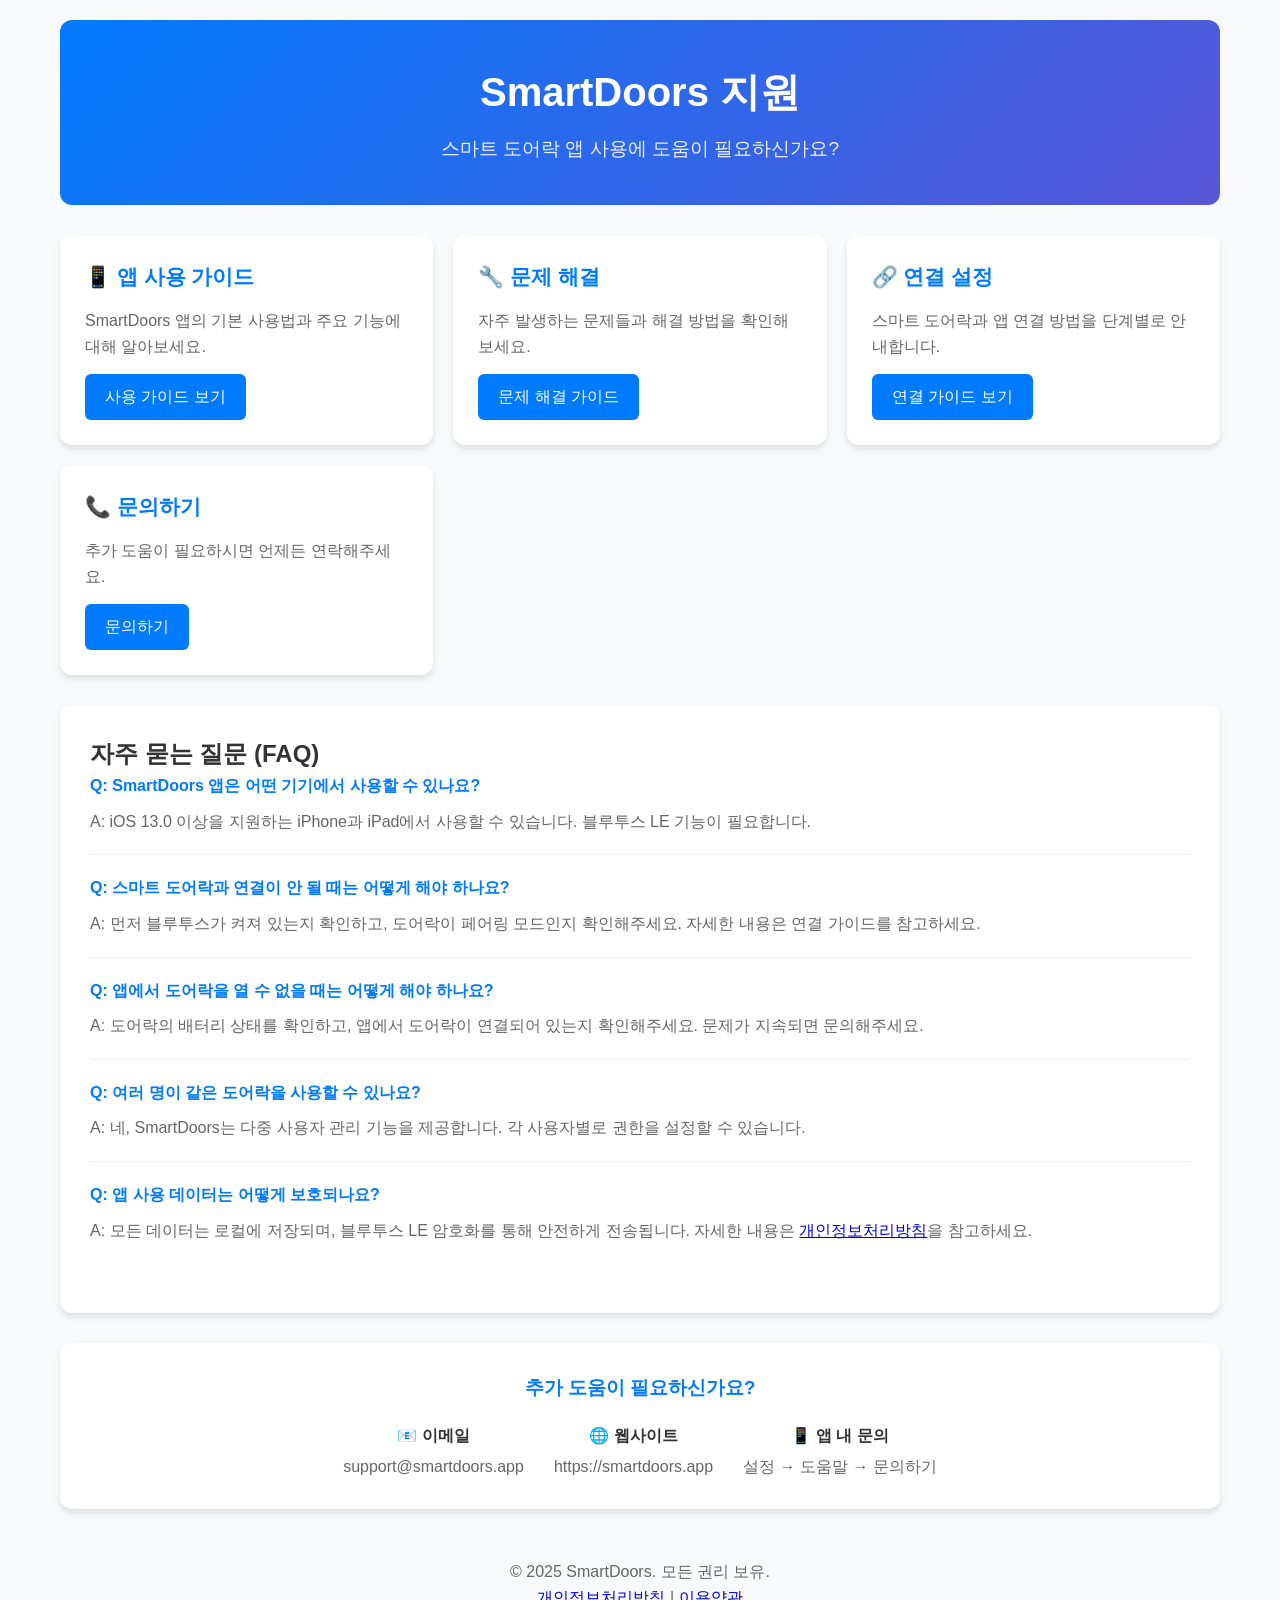
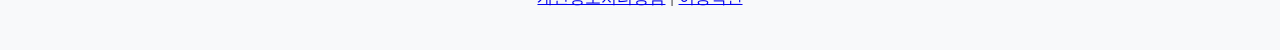
==== support/index.html @ 3e7d14de "add support page" ====
<!DOCTYPE html>
<html lang="ko">
<head>
    <meta charset="UTF-8">
    <meta name="viewport" content="width=device-width, initial-scale=1.0">
    <title>SmartDoors 지원 - 스마트 도어락 앱</title>
    <style>
        * {
            margin: 0;
            padding: 0;
            box-sizing: border-box;
        }
        
        body {
            font-family: -apple-system, BlinkMacSystemFont, 'Segoe UI', Roboto, sans-serif;
            line-height: 1.6;
            color: #333;
            background-color: #f8f9fa;
        }
        
        .container {
            max-width: 1200px;
            margin: 0 auto;
            padding: 20px;
        }
        
        .header {
            background: linear-gradient(135deg, #007AFF, #5856D6);
            color: white;
            padding: 40px 0;
            text-align: center;
            border-radius: 12px;
            margin-bottom: 30px;
        }
        
        .header h1 {
            font-size: 2.5rem;
            margin-bottom: 10px;
        }
        
        .header p {
            font-size: 1.2rem;
            opacity: 0.9;
        }
        
        .support-grid {
            display: grid;
            grid-template-columns: repeat(auto-fit, minmax(300px, 1fr));
            gap: 20px;
            margin-bottom: 30px;
        }
        
        .support-card {
            background: white;
            padding: 25px;
            border-radius: 12px;
            box-shadow: 0 4px 6px rgba(0, 0, 0, 0.1);
            transition: transform 0.2s;
        }
        
        .support-card:hover {
            transform: translateY(-2px);
        }
        
        .support-card h3 {
            color: #007AFF;
            margin-bottom: 15px;
            font-size: 1.3rem;
        }
        
        .support-card p {
            color: #666;
            margin-bottom: 15px;
        }
        
        .btn {
            display: inline-block;
            padding: 10px 20px;
            background: #007AFF;
            color: white;
            text-decoration: none;
            border-radius: 6px;
            transition: background 0.2s;
        }
        
        .btn:hover {
            background: #0056CC;
        }
        
        .faq-section {
            background: white;
            padding: 30px;
            border-radius: 12px;
            box-shadow: 0 4px 6px rgba(0, 0, 0, 0.1);
            margin-bottom: 30px;
        }
        
        .faq-item {
            margin-bottom: 20px;
            border-bottom: 1px solid #eee;
            padding-bottom: 20px;
        }
        
        .faq-item:last-child {
            border-bottom: none;
        }
        
        .faq-item h4 {
            color: #007AFF;
            margin-bottom: 10px;
            cursor: pointer;
        }
        
        .faq-item p {
            color: #666;
            line-height: 1.6;
        }
        
        .contact-section {
            background: white;
            padding: 30px;
            border-radius: 12px;
            box-shadow: 0 4px 6px rgba(0, 0, 0, 0.1);
            text-align: center;
        }
        
        .contact-section h3 {
            color: #007AFF;
            margin-bottom: 20px;
        }
        
        .contact-info {
            display: flex;
            justify-content: center;
            gap: 30px;
            flex-wrap: wrap;
        }
        
        .contact-item {
            text-align: center;
        }
        
        .contact-item h4 {
            color: #333;
            margin-bottom: 5px;
        }
        
        .contact-item p {
            color: #666;
        }
        
        .footer {
            text-align: center;
            padding: 20px;
            color: #666;
            margin-top: 30px;
        }
        
        @media (max-width: 768px) {
            .header h1 {
                font-size: 2rem;
            }
            
            .support-grid {
                grid-template-columns: 1fr;
            }
            
            .contact-info {
                flex-direction: column;
                gap: 15px;
            }
        }
    </style>
</head>
<body>
    <div class="container">
        <div class="header">
            <h1>SmartDoors 지원</h1>
            <p>스마트 도어락 앱 사용에 도움이 필요하신가요?</p>
        </div>
        
        <div class="support-grid">
            <div class="support-card">
                <h3>📱 앱 사용 가이드</h3>
                <p>SmartDoors 앱의 기본 사용법과 주요 기능에 대해 알아보세요.</p>
                <a href="user-guide.html" class="btn">사용 가이드 보기</a>
            </div>
            
            <div class="support-card">
                <h3>🔧 문제 해결</h3>
                <p>자주 발생하는 문제들과 해결 방법을 확인해보세요.</p>
                <a href="troubleshooting.html" class="btn">문제 해결 가이드</a>
            </div>
            
            <div class="support-card">
                <h3>🔗 연결 설정</h3>
                <p>스마트 도어락과 앱 연결 방법을 단계별로 안내합니다.</p>
                <a href="connection-guide.html" class="btn">연결 가이드 보기</a>
            </div>
            
            <div class="support-card">
                <h3>📞 문의하기</h3>
                <p>추가 도움이 필요하시면 언제든 연락해주세요.</p>
                <a href="contact.html" class="btn">문의하기</a>
            </div>
        </div>
        
        <div class="faq-section">
            <h2>자주 묻는 질문 (FAQ)</h2>
            
            <div class="faq-item">
                <h4>Q: SmartDoors 앱은 어떤 기기에서 사용할 수 있나요?</h4>
                <p>A: iOS 13.0 이상을 지원하는 iPhone과 iPad에서 사용할 수 있습니다. 블루투스 LE 기능이 필요합니다.</p>
            </div>
            
            <div class="faq-item">
                <h4>Q: 스마트 도어락과 연결이 안 될 때는 어떻게 해야 하나요?</h4>
                <p>A: 먼저 블루투스가 켜져 있는지 확인하고, 도어락이 페어링 모드인지 확인해주세요. 자세한 내용은 연결 가이드를 참고하세요.</p>
            </div>
            
            <div class="faq-item">
                <h4>Q: 앱에서 도어락을 열 수 없을 때는 어떻게 해야 하나요?</h4>
                <p>A: 도어락의 배터리 상태를 확인하고, 앱에서 도어락이 연결되어 있는지 확인해주세요. 문제가 지속되면 문의해주세요.</p>
            </div>
            
            <div class="faq-item">
                <h4>Q: 여러 명이 같은 도어락을 사용할 수 있나요?</h4>
                <p>A: 네, SmartDoors는 다중 사용자 관리 기능을 제공합니다. 각 사용자별로 권한을 설정할 수 있습니다.</p>
            </div>
            
            <div class="faq-item">
                <h4>Q: 앱 사용 데이터는 어떻게 보호되나요?</h4>
                <p>A: 모든 데이터는 로컬에 저장되며, 블루투스 LE 암호화를 통해 안전하게 전송됩니다. 자세한 내용은 <a href="../smartdoors-privacy/privacy_policy.html">개인정보처리방침</a>을 참고하세요.</p>
            </div>
        </div>
        
        <div class="contact-section">
            <h3>추가 도움이 필요하신가요?</h3>
            <div class="contact-info">
                <div class="contact-item">
                    <h4>📧 이메일</h4>
                    <p>support@smartdoors.app</p>
                </div>
                <div class="contact-item">
                    <h4>🌐 웹사이트</h4>
                    <p>https://smartdoors.app</p>
                </div>
                <div class="contact-item">
                    <h4>📱 앱 내 문의</h4>
                    <p>설정 → 도움말 → 문의하기</p>
                </div>
            </div>
        </div>
        
        <div class="footer">
            <p>&copy; 2025 SmartDoors. 모든 권리 보유.</p>
            <p><a href="../smartdoors-privacy/privacy_policy.html">개인정보처리방침</a> | <a href="terms.html">이용약관</a></p>
        </div>
    </div>
</body>
</html>
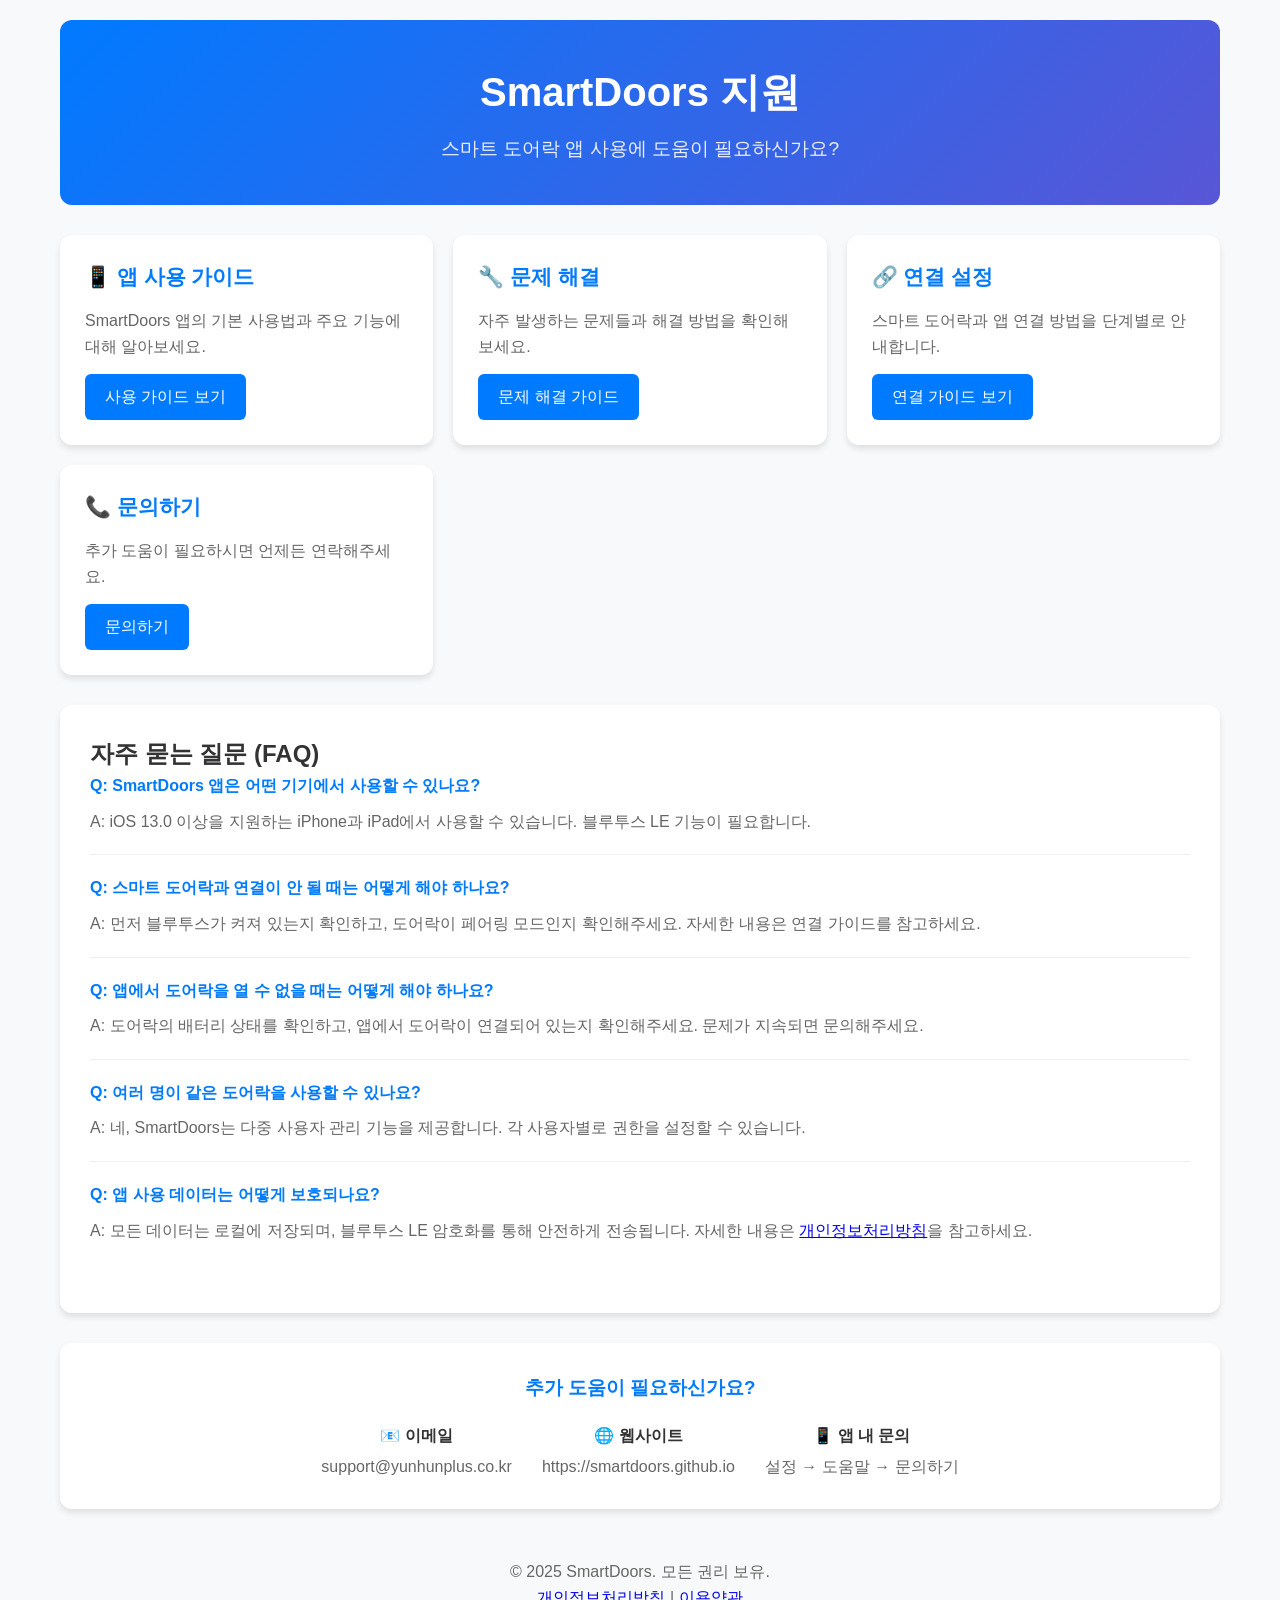
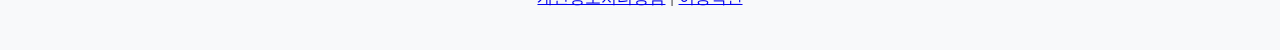
==== commit b7c814a6: "Update contact information and website links in support pages" ====
--- a/support/index.html
+++ b/support/index.html
@@ -239,11 +239,11 @@
             <div class="contact-info">
                 <div class="contact-item">
                     <h4>📧 이메일</h4>
-                    <p>support@smartdoors.app</p>
+                    <p>support@yunhunplus.co.kr</p>
                 </div>
                 <div class="contact-item">
                     <h4>🌐 웹사이트</h4>
-                    <p>https://smartdoors.app</p>
+                    <p>https://smartdoors.github.io</p>
                 </div>
                 <div class="contact-item">
                     <h4>📱 앱 내 문의</h4>
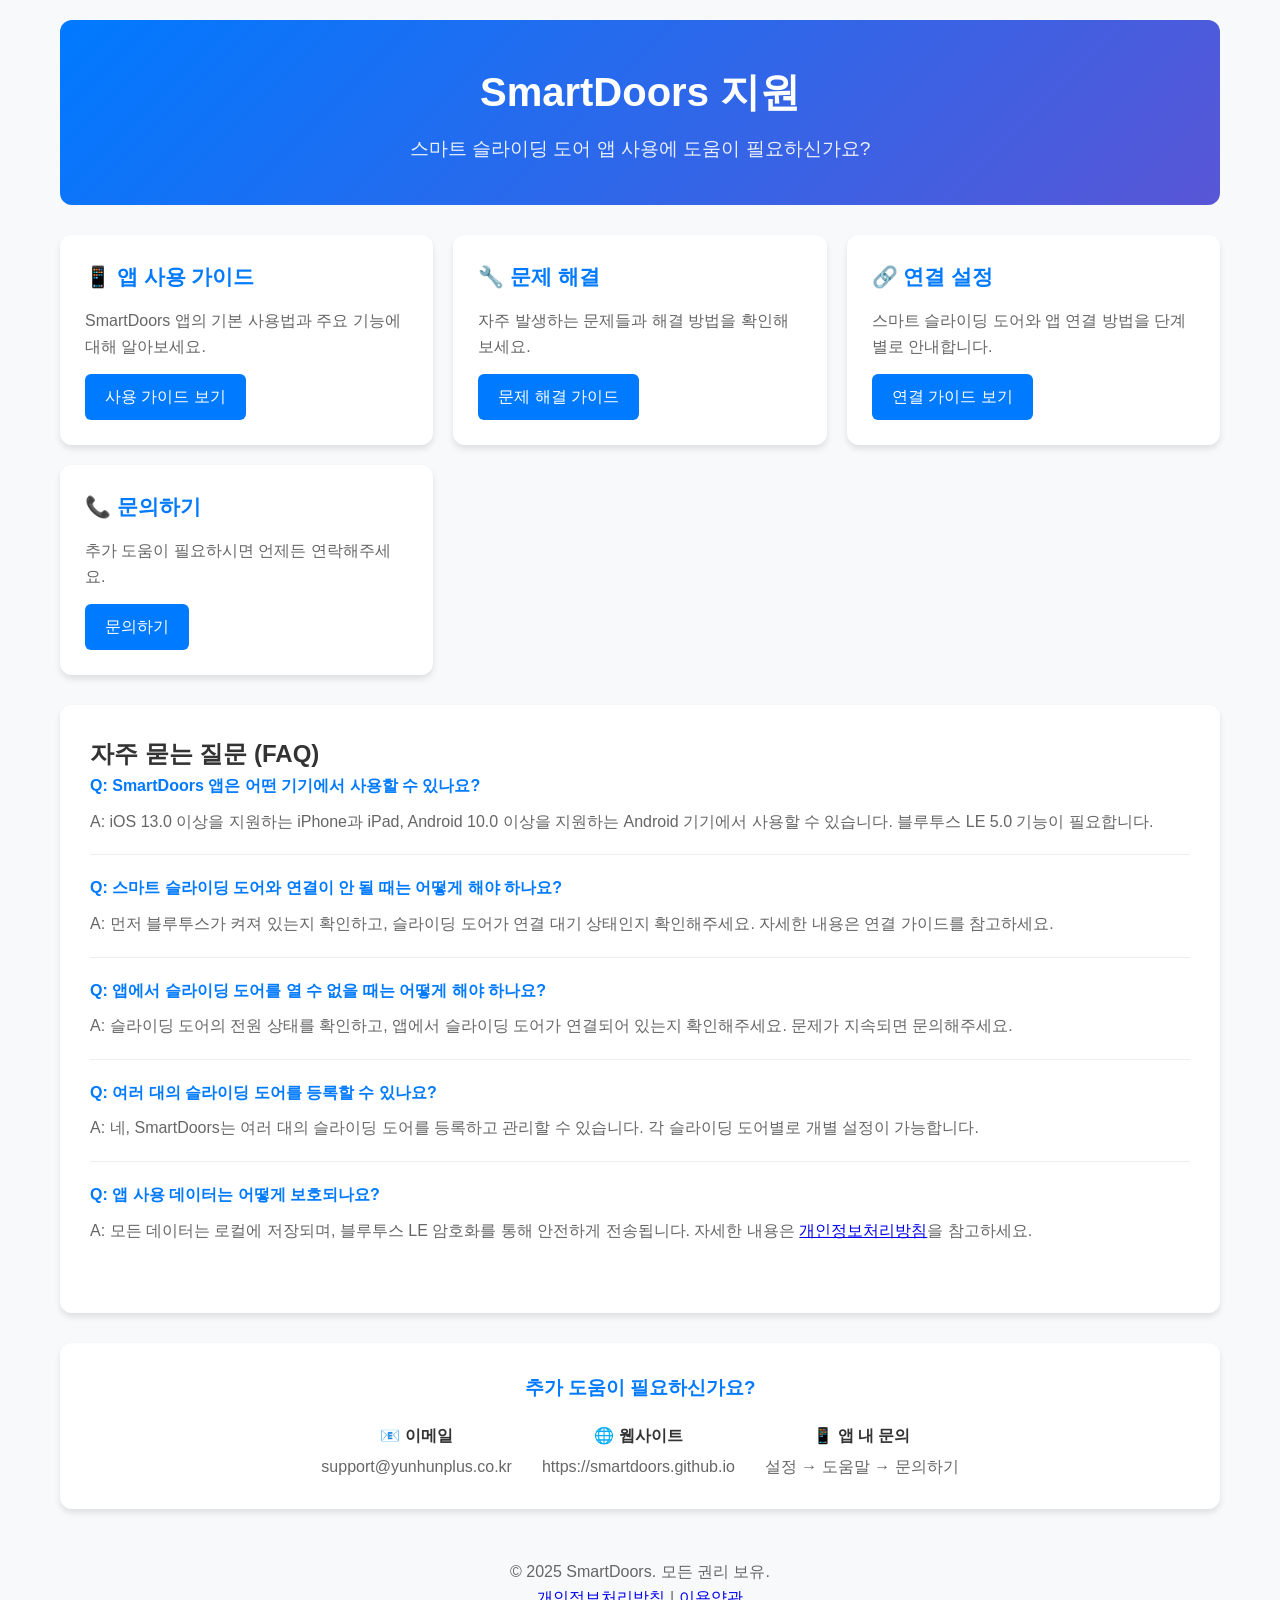
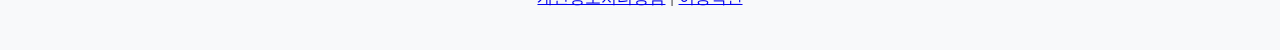
==== commit b3c3bb55: "슬라이딩 도어에 맞게 모든 웹페이지 내용 수정" ====
--- a/support/index.html
+++ b/support/index.html
@@ -3,7 +3,7 @@
 <head>
     <meta charset="UTF-8">
     <meta name="viewport" content="width=device-width, initial-scale=1.0">
-    <title>SmartDoors 지원 - 스마트 도어락 앱</title>
+    <title>SmartDoors 지원 - 스마트 슬라이딩 도어 앱</title>
     <style>
         * {
             margin: 0;
@@ -176,7 +176,7 @@
     <div class="container">
         <div class="header">
             <h1>SmartDoors 지원</h1>
-            <p>스마트 도어락 앱 사용에 도움이 필요하신가요?</p>
+            <p>스마트 슬라이딩 도어 앱 사용에 도움이 필요하신가요?</p>
         </div>
         
         <div class="support-grid">
@@ -194,7 +194,7 @@
             
             <div class="support-card">
                 <h3>🔗 연결 설정</h3>
-                <p>스마트 도어락과 앱 연결 방법을 단계별로 안내합니다.</p>
+                <p>스마트 슬라이딩 도어와 앱 연결 방법을 단계별로 안내합니다.</p>
                 <a href="connection-guide.html" class="btn">연결 가이드 보기</a>
             </div>
             
@@ -210,22 +210,22 @@
             
             <div class="faq-item">
                 <h4>Q: SmartDoors 앱은 어떤 기기에서 사용할 수 있나요?</h4>
-                <p>A: iOS 13.0 이상을 지원하는 iPhone과 iPad에서 사용할 수 있습니다. 블루투스 LE 기능이 필요합니다.</p>
-            </div>
-            
-            <div class="faq-item">
-                <h4>Q: 스마트 도어락과 연결이 안 될 때는 어떻게 해야 하나요?</h4>
-                <p>A: 먼저 블루투스가 켜져 있는지 확인하고, 도어락이 페어링 모드인지 확인해주세요. 자세한 내용은 연결 가이드를 참고하세요.</p>
-            </div>
-            
-            <div class="faq-item">
-                <h4>Q: 앱에서 도어락을 열 수 없을 때는 어떻게 해야 하나요?</h4>
-                <p>A: 도어락의 배터리 상태를 확인하고, 앱에서 도어락이 연결되어 있는지 확인해주세요. 문제가 지속되면 문의해주세요.</p>
-            </div>
-            
-            <div class="faq-item">
-                <h4>Q: 여러 명이 같은 도어락을 사용할 수 있나요?</h4>
-                <p>A: 네, SmartDoors는 다중 사용자 관리 기능을 제공합니다. 각 사용자별로 권한을 설정할 수 있습니다.</p>
+                <p>A: iOS 13.0 이상을 지원하는 iPhone과 iPad, Android 10.0 이상을 지원하는 Android 기기에서 사용할 수 있습니다. 블루투스 LE 5.0 기능이 필요합니다.</p>
+            </div>
+            
+            <div class="faq-item">
+                <h4>Q: 스마트 슬라이딩 도어와 연결이 안 될 때는 어떻게 해야 하나요?</h4>
+                <p>A: 먼저 블루투스가 켜져 있는지 확인하고, 슬라이딩 도어가 연결 대기 상태인지 확인해주세요. 자세한 내용은 연결 가이드를 참고하세요.</p>
+            </div>
+            
+            <div class="faq-item">
+                <h4>Q: 앱에서 슬라이딩 도어를 열 수 없을 때는 어떻게 해야 하나요?</h4>
+                <p>A: 슬라이딩 도어의 전원 상태를 확인하고, 앱에서 슬라이딩 도어가 연결되어 있는지 확인해주세요. 문제가 지속되면 문의해주세요.</p>
+            </div>
+            
+            <div class="faq-item">
+                <h4>Q: 여러 대의 슬라이딩 도어를 등록할 수 있나요?</h4>
+                <p>A: 네, SmartDoors는 여러 대의 슬라이딩 도어를 등록하고 관리할 수 있습니다. 각 슬라이딩 도어별로 개별 설정이 가능합니다.</p>
             </div>
             
             <div class="faq-item">
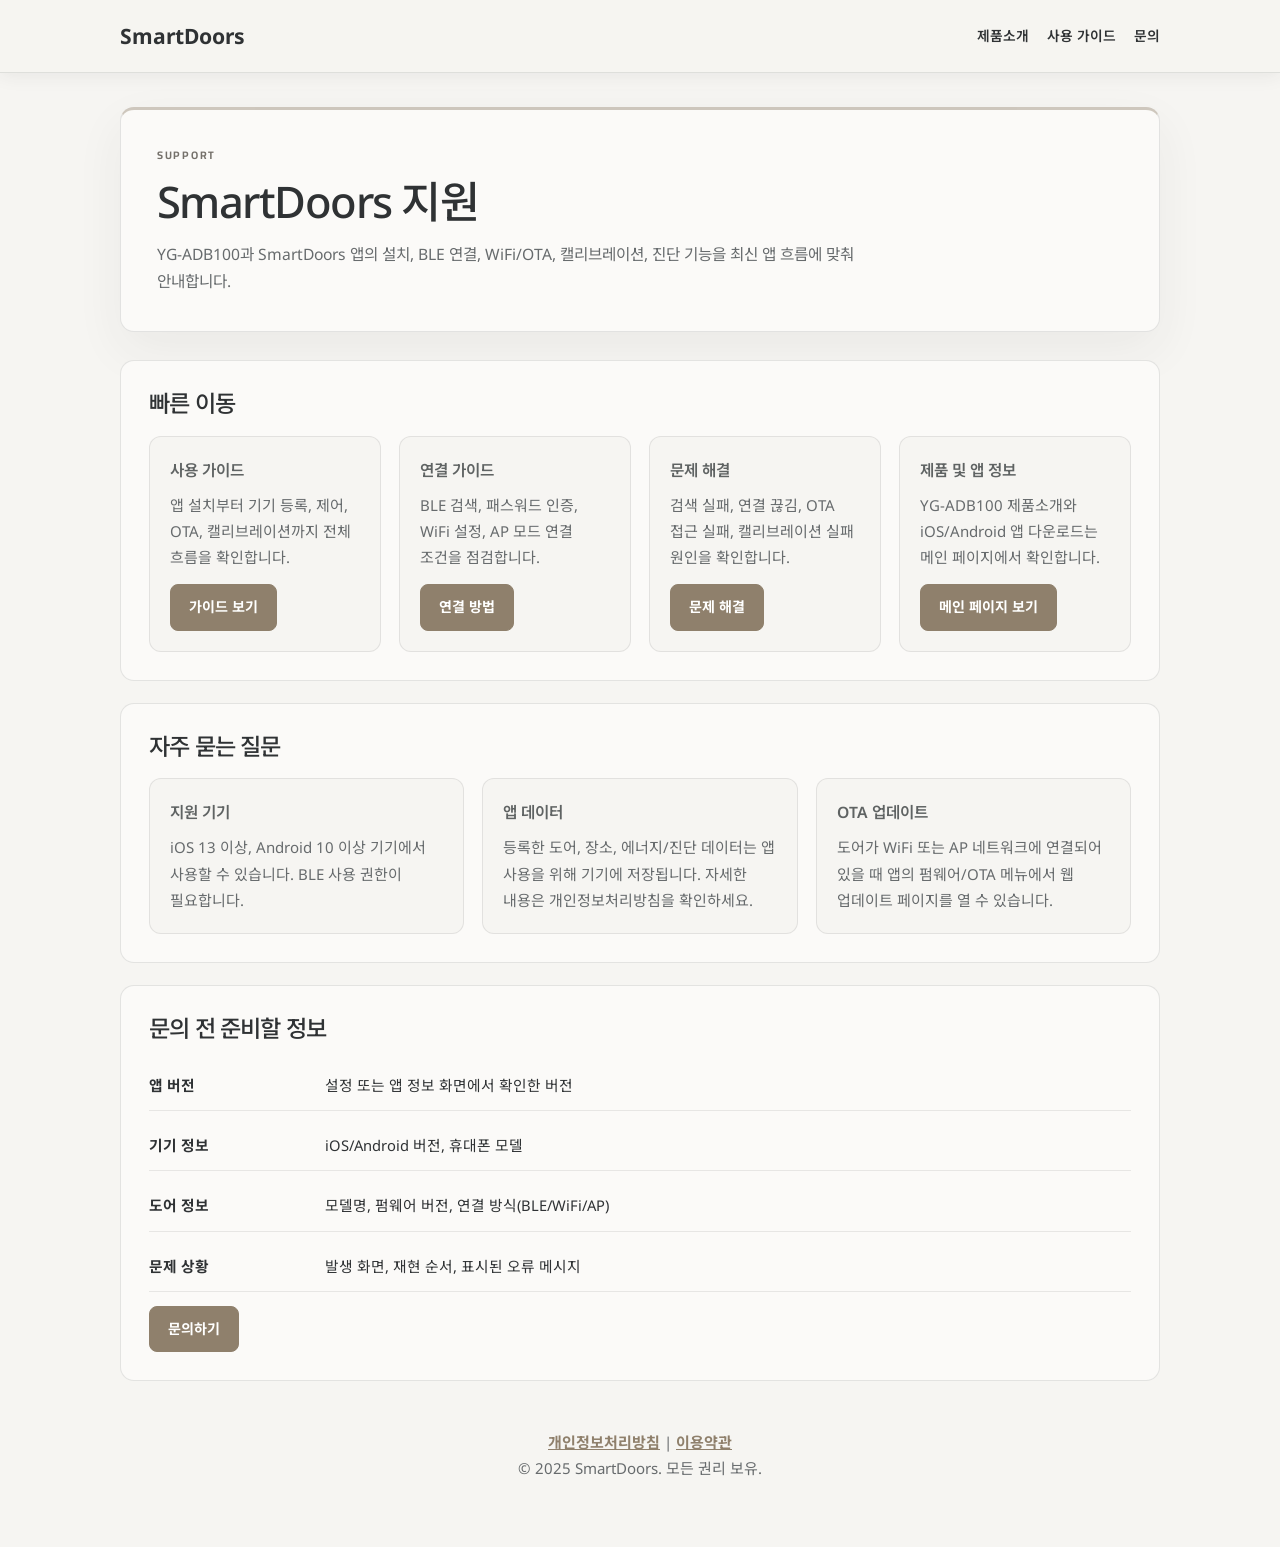
==== commit d8772f15: "Renew SmartDoors site and Android downloads" ====
--- a/support/index.html
+++ b/support/index.html
@@ -3,259 +3,87 @@
 <head>
     <meta charset="UTF-8">
     <meta name="viewport" content="width=device-width, initial-scale=1.0">
-    <title>SmartDoors 지원 - 스마트 슬라이딩 도어 앱</title>
-    <style>
-        * {
-            margin: 0;
-            padding: 0;
-            box-sizing: border-box;
-        }
-        
-        body {
-            font-family: -apple-system, BlinkMacSystemFont, 'Segoe UI', Roboto, sans-serif;
-            line-height: 1.6;
-            color: #333;
-            background-color: #f8f9fa;
-        }
-        
-        .container {
-            max-width: 1200px;
-            margin: 0 auto;
-            padding: 20px;
-        }
-        
-        .header {
-            background: linear-gradient(135deg, #007AFF, #5856D6);
-            color: white;
-            padding: 40px 0;
-            text-align: center;
-            border-radius: 12px;
-            margin-bottom: 30px;
-        }
-        
-        .header h1 {
-            font-size: 2.5rem;
-            margin-bottom: 10px;
-        }
-        
-        .header p {
-            font-size: 1.2rem;
-            opacity: 0.9;
-        }
-        
-        .support-grid {
-            display: grid;
-            grid-template-columns: repeat(auto-fit, minmax(300px, 1fr));
-            gap: 20px;
-            margin-bottom: 30px;
-        }
-        
-        .support-card {
-            background: white;
-            padding: 25px;
-            border-radius: 12px;
-            box-shadow: 0 4px 6px rgba(0, 0, 0, 0.1);
-            transition: transform 0.2s;
-        }
-        
-        .support-card:hover {
-            transform: translateY(-2px);
-        }
-        
-        .support-card h3 {
-            color: #007AFF;
-            margin-bottom: 15px;
-            font-size: 1.3rem;
-        }
-        
-        .support-card p {
-            color: #666;
-            margin-bottom: 15px;
-        }
-        
-        .btn {
-            display: inline-block;
-            padding: 10px 20px;
-            background: #007AFF;
-            color: white;
-            text-decoration: none;
-            border-radius: 6px;
-            transition: background 0.2s;
-        }
-        
-        .btn:hover {
-            background: #0056CC;
-        }
-        
-        .faq-section {
-            background: white;
-            padding: 30px;
-            border-radius: 12px;
-            box-shadow: 0 4px 6px rgba(0, 0, 0, 0.1);
-            margin-bottom: 30px;
-        }
-        
-        .faq-item {
-            margin-bottom: 20px;
-            border-bottom: 1px solid #eee;
-            padding-bottom: 20px;
-        }
-        
-        .faq-item:last-child {
-            border-bottom: none;
-        }
-        
-        .faq-item h4 {
-            color: #007AFF;
-            margin-bottom: 10px;
-            cursor: pointer;
-        }
-        
-        .faq-item p {
-            color: #666;
-            line-height: 1.6;
-        }
-        
-        .contact-section {
-            background: white;
-            padding: 30px;
-            border-radius: 12px;
-            box-shadow: 0 4px 6px rgba(0, 0, 0, 0.1);
-            text-align: center;
-        }
-        
-        .contact-section h3 {
-            color: #007AFF;
-            margin-bottom: 20px;
-        }
-        
-        .contact-info {
-            display: flex;
-            justify-content: center;
-            gap: 30px;
-            flex-wrap: wrap;
-        }
-        
-        .contact-item {
-            text-align: center;
-        }
-        
-        .contact-item h4 {
-            color: #333;
-            margin-bottom: 5px;
-        }
-        
-        .contact-item p {
-            color: #666;
-        }
-        
-        .footer {
-            text-align: center;
-            padding: 20px;
-            color: #666;
-            margin-top: 30px;
-        }
-        
-        @media (max-width: 768px) {
-            .header h1 {
-                font-size: 2rem;
-            }
-            
-            .support-grid {
-                grid-template-columns: 1fr;
-            }
-            
-            .contact-info {
-                flex-direction: column;
-                gap: 15px;
-            }
-        }
-    </style>
+    <title>SmartDoors 지원 - YG-ADB100 앱 도움말</title>
+    <link rel="stylesheet" href="support.css">
 </head>
 <body>
-    <div class="container">
-        <div class="header">
+    <header class="site-header">
+        <nav class="nav">
+            <a class="logo" href="../">SmartDoors</a>
+            <div class="nav-links">
+                <a href="../#product">제품소개</a>
+                <a href="user-guide.html">사용 가이드</a>
+                <a href="contact.html">문의</a>
+            </div>
+        </nav>
+    </header>
+
+    <main class="container">
+        <section class="hero">
+            <div class="eyebrow">Support</div>
             <h1>SmartDoors 지원</h1>
-            <p>스마트 슬라이딩 도어 앱 사용에 도움이 필요하신가요?</p>
-        </div>
-        
-        <div class="support-grid">
-            <div class="support-card">
-                <h3>📱 앱 사용 가이드</h3>
-                <p>SmartDoors 앱의 기본 사용법과 주요 기능에 대해 알아보세요.</p>
-                <a href="user-guide.html" class="btn">사용 가이드 보기</a>
-            </div>
-            
-            <div class="support-card">
-                <h3>🔧 문제 해결</h3>
-                <p>자주 발생하는 문제들과 해결 방법을 확인해보세요.</p>
-                <a href="troubleshooting.html" class="btn">문제 해결 가이드</a>
-            </div>
-            
-            <div class="support-card">
-                <h3>🔗 연결 설정</h3>
-                <p>스마트 슬라이딩 도어와 앱 연결 방법을 단계별로 안내합니다.</p>
-                <a href="connection-guide.html" class="btn">연결 가이드 보기</a>
-            </div>
-            
-            <div class="support-card">
-                <h3>📞 문의하기</h3>
-                <p>추가 도움이 필요하시면 언제든 연락해주세요.</p>
-                <a href="contact.html" class="btn">문의하기</a>
-            </div>
-        </div>
-        
-        <div class="faq-section">
-            <h2>자주 묻는 질문 (FAQ)</h2>
-            
-            <div class="faq-item">
-                <h4>Q: SmartDoors 앱은 어떤 기기에서 사용할 수 있나요?</h4>
-                <p>A: iOS 13.0 이상을 지원하는 iPhone과 iPad, Android 10.0 이상을 지원하는 Android 기기에서 사용할 수 있습니다. 블루투스 LE 5.0 기능이 필요합니다.</p>
-            </div>
-            
-            <div class="faq-item">
-                <h4>Q: 스마트 슬라이딩 도어와 연결이 안 될 때는 어떻게 해야 하나요?</h4>
-                <p>A: 먼저 블루투스가 켜져 있는지 확인하고, 슬라이딩 도어가 연결 대기 상태인지 확인해주세요. 자세한 내용은 연결 가이드를 참고하세요.</p>
-            </div>
-            
-            <div class="faq-item">
-                <h4>Q: 앱에서 슬라이딩 도어를 열 수 없을 때는 어떻게 해야 하나요?</h4>
-                <p>A: 슬라이딩 도어의 전원 상태를 확인하고, 앱에서 슬라이딩 도어가 연결되어 있는지 확인해주세요. 문제가 지속되면 문의해주세요.</p>
-            </div>
-            
-            <div class="faq-item">
-                <h4>Q: 여러 대의 슬라이딩 도어를 등록할 수 있나요?</h4>
-                <p>A: 네, SmartDoors는 여러 대의 슬라이딩 도어를 등록하고 관리할 수 있습니다. 각 슬라이딩 도어별로 개별 설정이 가능합니다.</p>
-            </div>
-            
-            <div class="faq-item">
-                <h4>Q: 앱 사용 데이터는 어떻게 보호되나요?</h4>
-                <p>A: 모든 데이터는 로컬에 저장되며, 블루투스 LE 암호화를 통해 안전하게 전송됩니다. 자세한 내용은 <a href="../smartdoors-privacy/privacy_policy.html">개인정보처리방침</a>을 참고하세요.</p>
-            </div>
-        </div>
-        
-        <div class="contact-section">
-            <h3>추가 도움이 필요하신가요?</h3>
-            <div class="contact-info">
-                <div class="contact-item">
-                    <h4>📧 이메일</h4>
-                    <p>support@yunhunplus.co.kr</p>
+            <p class="lead">YG-ADB100과 SmartDoors 앱의 설치, BLE 연결, WiFi/OTA, 캘리브레이션, 진단 기능을 최신 앱 흐름에 맞춰 안내합니다.</p>
+        </section>
+
+        <section class="section">
+            <h2>빠른 이동</h2>
+            <div class="grid">
+                <div class="card">
+                    <h3>사용 가이드</h3>
+                    <p>앱 설치부터 기기 등록, 제어, OTA, 캘리브레이션까지 전체 흐름을 확인합니다.</p>
+                    <a href="user-guide.html" class="btn">가이드 보기</a>
                 </div>
-                <div class="contact-item">
-                    <h4>🌐 웹사이트</h4>
-                    <p>https://smartdoors.github.io</p>
+                <div class="card">
+                    <h3>연결 가이드</h3>
+                    <p>BLE 검색, 패스워드 인증, WiFi 설정, AP 모드 연결 조건을 점검합니다.</p>
+                    <a href="connection-guide.html" class="btn">연결 방법</a>
                 </div>
-                <div class="contact-item">
-                    <h4>📱 앱 내 문의</h4>
-                    <p>설정 → 도움말 → 문의하기</p>
+                <div class="card">
+                    <h3>문제 해결</h3>
+                    <p>검색 실패, 연결 끊김, OTA 접근 실패, 캘리브레이션 실패 원인을 확인합니다.</p>
+                    <a href="troubleshooting.html" class="btn">문제 해결</a>
+                </div>
+                <div class="card">
+                    <h3>제품 및 앱 정보</h3>
+                    <p>YG-ADB100 제품소개와 iOS/Android 앱 다운로드는 메인 페이지에서 확인합니다.</p>
+                    <a href="../#download" class="btn">메인 페이지 보기</a>
                 </div>
             </div>
+        </section>
+
+        <section class="section">
+            <h2>자주 묻는 질문</h2>
+            <div class="grid">
+                <div class="card">
+                    <h3>지원 기기</h3>
+                    <p>iOS 13 이상, Android 10 이상 기기에서 사용할 수 있습니다. BLE 사용 권한이 필요합니다.</p>
+                </div>
+                <div class="card">
+                    <h3>앱 데이터</h3>
+                    <p>등록한 도어, 장소, 에너지/진단 데이터는 앱 사용을 위해 기기에 저장됩니다. 자세한 내용은 개인정보처리방침을 확인하세요.</p>
+                </div>
+                <div class="card">
+                    <h3>OTA 업데이트</h3>
+                    <p>도어가 WiFi 또는 AP 네트워크에 연결되어 있을 때 앱의 펌웨어/OTA 메뉴에서 웹 업데이트 페이지를 열 수 있습니다.</p>
+                </div>
+            </div>
+        </section>
+
+        <section class="section">
+            <h2>문의 전 준비할 정보</h2>
+            <div class="data-list">
+                <div><strong>앱 버전</strong><span>설정 또는 앱 정보 화면에서 확인한 버전</span></div>
+                <div><strong>기기 정보</strong><span>iOS/Android 버전, 휴대폰 모델</span></div>
+                <div><strong>도어 정보</strong><span>모델명, 펌웨어 버전, 연결 방식(BLE/WiFi/AP)</span></div>
+                <div><strong>문제 상황</strong><span>발생 화면, 재현 순서, 표시된 오류 메시지</span></div>
+            </div>
+            <a href="contact.html" class="btn">문의하기</a>
+        </section>
+
+        <div class="footer">
+            <p><a href="../smartdoors-privacy/privacy_policy.html">개인정보처리방침</a> | <a href="terms.html">이용약관</a></p>
+            <p>&copy; 2025 SmartDoors. 모든 권리 보유.</p>
         </div>
-        
-        <div class="footer">
-            <p>&copy; 2025 SmartDoors. 모든 권리 보유.</p>
-            <p><a href="../smartdoors-privacy/privacy_policy.html">개인정보처리방침</a> | <a href="terms.html">이용약관</a></p>
-        </div>
-    </div>
+    </main>
 </body>
-</html> +</html>
--- a/support/support.css
+++ b/support/support.css
@@ -0,0 +1,308 @@
+@import url("https://fonts.googleapis.com/css2?family=Cairo:wght@300;400;500;600;700&family=Noto+Sans:wght@300;400;500;600;700&family=Noto+Sans+KR:wght@300;400;500;600;700&display=swap");
+
+:root {
+    --gold: #8f806c;
+    --gold-light: #c9bca8;
+    --cream: #f6f5f2;
+    --cream-deep: #eeece7;
+    --surface: #fbfaf8;
+    --dark: #2f3234;
+    --gray: #676b6d;
+    --line: rgba(83, 86, 86, 0.14);
+    --font-sans: "Noto Sans", "Noto Sans KR", -apple-system, BlinkMacSystemFont, "Segoe UI", sans-serif;
+    --font-serif: "Noto Sans", "Noto Sans KR", -apple-system, BlinkMacSystemFont, "Segoe UI", sans-serif;
+    --font-display: "Cairo", "Noto Sans", "Noto Sans KR", sans-serif;
+}
+
+* {
+    margin: 0;
+    padding: 0;
+    box-sizing: border-box;
+}
+
+html {
+    scroll-behavior: smooth;
+}
+
+body {
+    font-family: var(--font-sans);
+    font-size: 15.5px;
+    line-height: 1.72;
+    color: var(--dark);
+    background: var(--cream);
+    font-weight: 400;
+    letter-spacing: 0;
+    word-break: keep-all;
+    text-rendering: optimizeLegibility;
+}
+
+a {
+    color: inherit;
+}
+
+p,
+li {
+    font-size: 0.94rem;
+    line-height: 1.74;
+}
+
+.site-header {
+    background: rgba(246, 245, 242, 0.96);
+    border-bottom: 1px solid var(--line);
+    box-shadow: 0 2px 18px rgba(51, 51, 51, 0.08);
+}
+
+.nav {
+    max-width: 1080px;
+    min-height: 72px;
+    margin: 0 auto;
+    padding: 0 20px;
+    display: flex;
+    align-items: center;
+    justify-content: space-between;
+    gap: 20px;
+}
+
+.logo {
+    font-size: 1.32rem;
+    font-weight: 700;
+    text-decoration: none;
+}
+
+.nav-links {
+    display: flex;
+    gap: 18px;
+    flex-wrap: wrap;
+    justify-content: flex-end;
+    font-weight: 600;
+    font-size: 0.86rem;
+}
+
+.nav-links a {
+    text-decoration: none;
+}
+
+.nav-links a:hover {
+    color: var(--gold);
+}
+
+.container {
+    max-width: 1080px;
+    margin: 0 auto;
+    padding: 34px 20px 56px;
+}
+
+.hero {
+    padding: 36px;
+    margin-bottom: 28px;
+    background: var(--surface);
+    border: 1px solid var(--line);
+    border-top: 3px solid rgba(143, 128, 108, 0.42);
+    border-radius: 14px;
+    box-shadow: 0 18px 50px rgba(51, 51, 51, 0.06);
+}
+
+.eyebrow {
+    color: #74706a;
+    font-family: var(--font-display);
+    font-size: 0.68rem;
+    font-weight: 700;
+    letter-spacing: 0.16em;
+    text-transform: uppercase;
+    margin-bottom: 10px;
+}
+
+h1,
+h2 {
+    font-family: var(--font-serif);
+    line-height: 1.24;
+    font-weight: 500;
+    letter-spacing: -0.035em;
+}
+
+h1 {
+    font-size: clamp(1.9rem, 3.4vw, 2.85rem);
+    margin-bottom: 12px;
+}
+
+h2 {
+    font-size: 1.45rem;
+    margin-bottom: 18px;
+    color: var(--dark);
+}
+
+h3 {
+    font-size: 0.98rem;
+    font-weight: 600;
+    margin: 18px 0 8px;
+}
+
+p,
+li {
+    color: var(--gray);
+}
+
+.lead {
+    max-width: 760px;
+    color: var(--gray);
+    font-size: 0.98rem;
+    line-height: 1.74;
+}
+
+.section {
+    background: var(--surface);
+    padding: 28px;
+    border: 1px solid var(--line);
+    border-radius: 14px;
+    margin-bottom: 22px;
+}
+
+.grid {
+    display: grid;
+    grid-template-columns: repeat(auto-fit, minmax(230px, 1fr));
+    gap: 18px;
+}
+
+.card {
+    padding: 20px;
+    background: var(--cream);
+    border: 1px solid rgba(83, 86, 86, 0.12);
+    border-radius: 12px;
+}
+
+.card h3 {
+    color: #5f6363;
+    margin-top: 0;
+}
+
+.btn {
+    display: inline-flex;
+    align-items: center;
+    justify-content: center;
+    min-height: 44px;
+    margin-top: 14px;
+    padding: 10px 18px;
+    border-radius: 8px;
+    background: var(--gold);
+    color: white;
+    text-decoration: none;
+    font-size: 0.88rem;
+    font-weight: 700;
+    border: 1px solid var(--gold);
+}
+
+.btn.secondary {
+    background: white;
+    color: var(--dark);
+    border-color: rgba(83, 86, 86, 0.18);
+}
+
+.btn:hover {
+    background: #766a5a;
+    color: white;
+}
+
+.steps {
+    counter-reset: item;
+    list-style: none;
+}
+
+.steps li {
+    counter-increment: item;
+    position: relative;
+    padding: 18px 18px 18px 56px;
+    margin-bottom: 14px;
+    background: var(--cream);
+    border: 1px solid rgba(83, 86, 86, 0.12);
+    border-radius: 12px;
+}
+
+.steps li::before {
+    content: counter(item);
+    position: absolute;
+    left: 18px;
+    top: 18px;
+    width: 26px;
+    height: 26px;
+    border-radius: 50%;
+    display: flex;
+    align-items: center;
+    justify-content: center;
+    background: var(--gold);
+    color: white;
+    font-size: 0.82rem;
+    font-weight: 700;
+}
+
+.note,
+.warning,
+.success {
+    padding: 16px 18px;
+    margin: 16px 0;
+    border-radius: 10px;
+    border-left: 4px solid var(--gold);
+    background: var(--cream);
+}
+
+.warning {
+    border-left-color: #b06c37;
+}
+
+.success {
+    border-left-color: #5f8f5f;
+}
+
+.data-list {
+    display: grid;
+    gap: 10px;
+}
+
+.data-list div {
+    display: grid;
+    grid-template-columns: 160px 1fr;
+    gap: 16px;
+    padding: 12px 0;
+    border-bottom: 1px solid rgba(83, 86, 86, 0.12);
+    font-size: 0.92rem;
+}
+
+.data-list strong {
+    color: var(--dark);
+}
+
+ul {
+    margin-left: 20px;
+}
+
+.footer {
+    padding: 26px 0 10px;
+    text-align: center;
+    color: var(--gray);
+}
+
+.footer a {
+    color: var(--gold);
+    font-weight: 700;
+}
+
+@media (max-width: 760px) {
+    .nav {
+        align-items: flex-start;
+        flex-direction: column;
+        padding: 14px 20px;
+    }
+
+    .container {
+        padding-top: 22px;
+    }
+
+    .hero,
+    .section {
+        padding: 22px;
+    }
+
+    .data-list div {
+        grid-template-columns: 1fr;
+        gap: 4px;
+    }
+}
